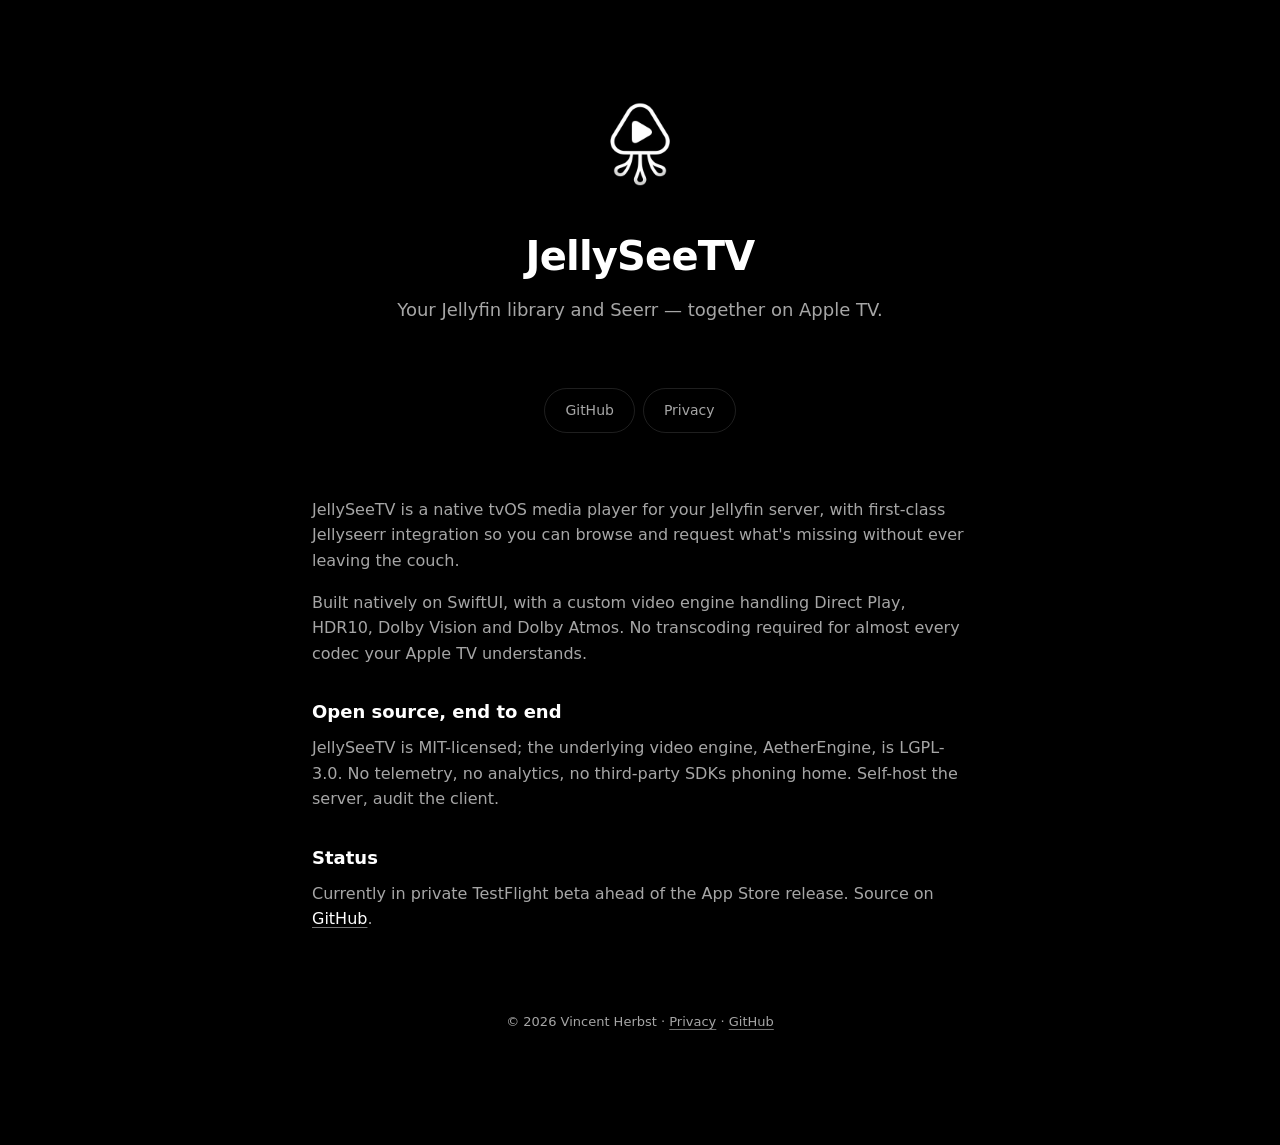
==== index.html @ c1fb62af "Initial site: landing + privacy policy (EN/DE)" ====
<!DOCTYPE html>
<html lang="en">
<head>
    <meta charset="UTF-8">
    <meta name="viewport" content="width=device-width, initial-scale=1.0">
    <title>JellySeeTV</title>
    <meta name="description" content="Native Jellyfin client for Apple TV with built-in Seerr requests. Direct Play, real HDR10 / Dolby Vision, real Dolby Atmos.">
    <link rel="stylesheet" href="style.css">
</head>
<body>
    <main>
        <header>
            <img src="logo.png" alt="JellySeeTV">
            <h1>JellySeeTV</h1>
            <p class="tagline">Your Jellyfin library and Seerr — together on Apple TV.</p>
        </header>

        <nav>
            <a href="https://github.com/superuser404notfound/JellySeeTV">GitHub</a>
            <a href="privacy.html">Privacy</a>
        </nav>

        <p>JellySeeTV is a native tvOS media player for your Jellyfin server, with first-class Jellyseerr integration so you can browse and request what's missing without ever leaving the couch.</p>

        <p>Built natively on SwiftUI, with a custom video engine handling Direct Play, HDR10, Dolby Vision and Dolby Atmos. No transcoding required for almost every codec your Apple TV understands.</p>

        <h3>Open source, end to end</h3>
        <p>JellySeeTV is MIT-licensed; the underlying video engine, AetherEngine, is LGPL-3.0. No telemetry, no analytics, no third-party SDKs phoning home. Self-host the server, audit the client.</p>

        <h3>Status</h3>
        <p>Currently in private TestFlight beta ahead of the App Store release. Source on <a href="https://github.com/superuser404notfound/JellySeeTV">GitHub</a>.</p>

        <footer>
            <p>&copy; 2026 Vincent Herbst &middot; <a href="privacy.html">Privacy</a> &middot; <a href="https://github.com/superuser404notfound/JellySeeTV">GitHub</a></p>
        </footer>
    </main>
</body>
</html>
---- style.css ----
:root {
    color-scheme: dark;
    --bg: #000;
    --fg: #fff;
    --fg-dim: rgba(255, 255, 255, 0.65);
    --fg-muted: rgba(255, 255, 255, 0.45);
    --accent: rgba(255, 255, 255, 0.08);
    --border: rgba(255, 255, 255, 0.12);
    --max-width: 720px;
}

* {
    box-sizing: border-box;
}

html, body {
    margin: 0;
    padding: 0;
    background: var(--bg);
    color: var(--fg);
    font-family: -apple-system, BlinkMacSystemFont, "SF Pro Text", "Segoe UI", system-ui, sans-serif;
    font-size: 16px;
    line-height: 1.6;
    -webkit-font-smoothing: antialiased;
    -moz-osx-font-smoothing: grayscale;
}

main {
    max-width: var(--max-width);
    margin: 0 auto;
    padding: 96px 32px 96px;
}

header {
    text-align: center;
    margin-bottom: 64px;
}

header img {
    width: 96px;
    height: 96px;
    margin-bottom: 24px;
}

header h1 {
    font-size: 40px;
    font-weight: 700;
    letter-spacing: -0.02em;
    margin: 0 0 8px;
}

header p.tagline {
    color: var(--fg-dim);
    font-size: 18px;
    margin: 0;
}

nav {
    display: flex;
    justify-content: center;
    gap: 8px;
    flex-wrap: wrap;
    margin-bottom: 64px;
}

nav a {
    color: var(--fg-dim);
    text-decoration: none;
    padding: 10px 20px;
    border-radius: 999px;
    border: 1px solid var(--border);
    font-size: 14px;
    font-weight: 500;
    transition: background 0.2s, color 0.2s;
}

nav a:hover, nav a.active {
    background: var(--accent);
    color: var(--fg);
}

h2 {
    font-size: 28px;
    font-weight: 600;
    letter-spacing: -0.01em;
    margin: 56px 0 16px;
}

h3 {
    font-size: 18px;
    font-weight: 600;
    margin: 32px 0 8px;
    color: var(--fg);
}

h2:first-of-type {
    margin-top: 0;
}

p {
    margin: 0 0 16px;
    color: var(--fg-dim);
}

p strong {
    color: var(--fg);
    font-weight: 600;
}

ul {
    color: var(--fg-dim);
    padding-left: 20px;
    margin: 0 0 16px;
}

ul li {
    margin-bottom: 8px;
}

a {
    color: var(--fg);
    text-decoration: underline;
    text-underline-offset: 3px;
    text-decoration-color: var(--fg-muted);
}

a:hover {
    text-decoration-color: var(--fg);
}

.lang-switch {
    text-align: right;
    margin-bottom: 24px;
    color: var(--fg-muted);
    font-size: 13px;
}

.lang-switch a {
    color: var(--fg-dim);
    margin-left: 8px;
}

.muted {
    color: var(--fg-muted);
    font-size: 14px;
}

hr {
    border: none;
    border-top: 1px solid var(--border);
    margin: 80px 0;
}

footer {
    text-align: center;
    color: var(--fg-muted);
    font-size: 13px;
    margin-top: 80px;
}

footer a {
    color: var(--fg-dim);
}
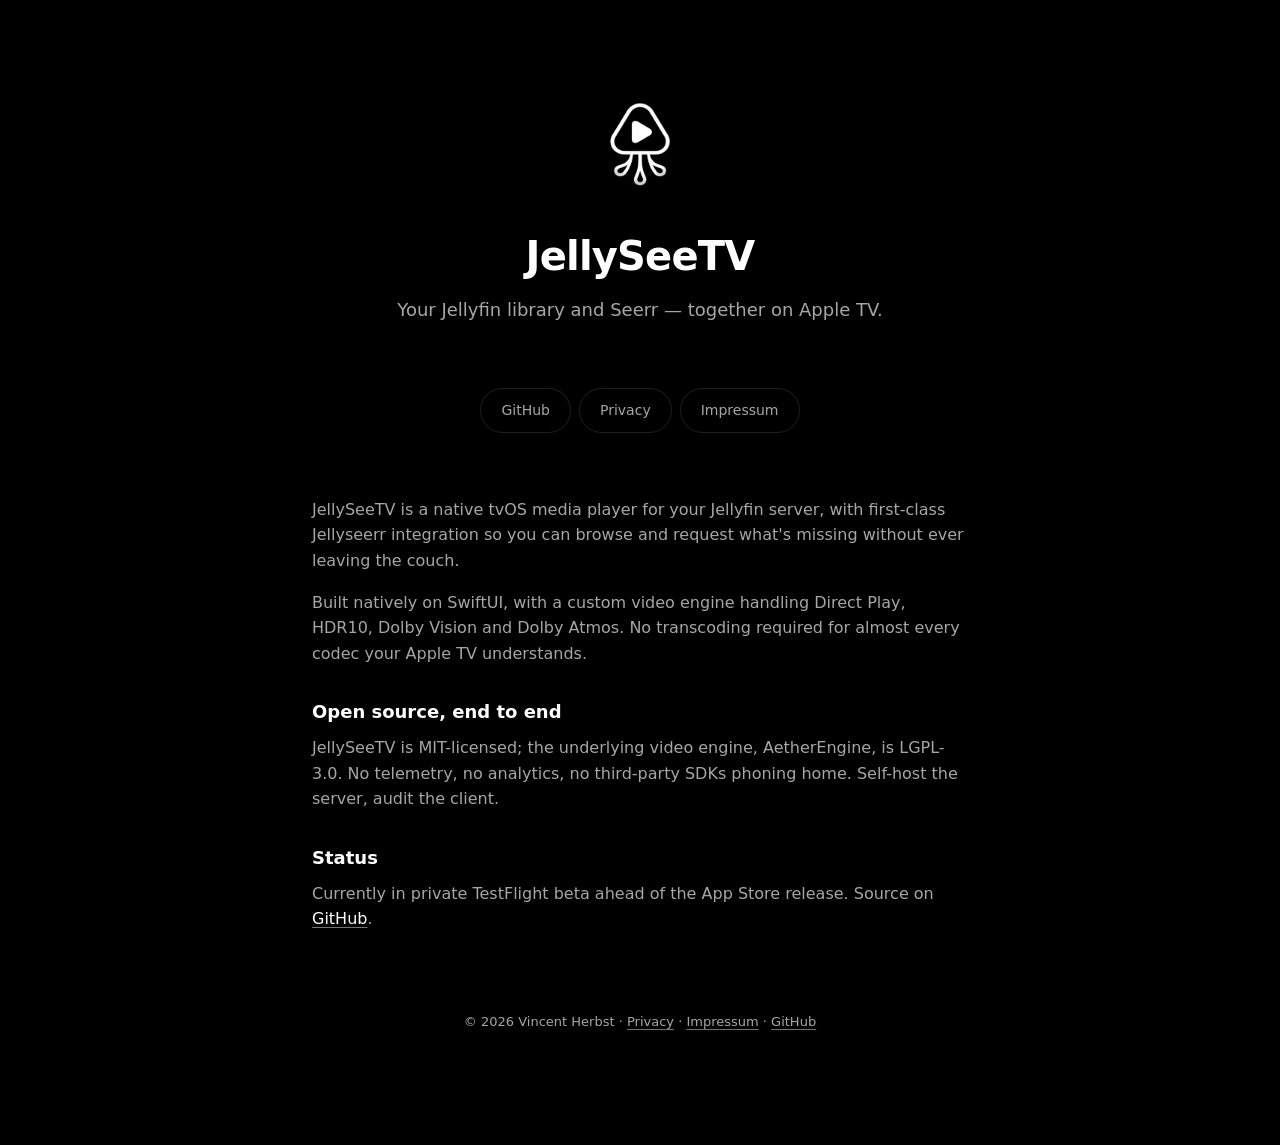
==== commit 3b69a74d: "Add Impressum (German legal notice per § 5 TMG)" ====
--- a/index.html
+++ b/index.html
@@ -18,6 +18,7 @@
         <nav>
             <a href="https://github.com/superuser404notfound/JellySeeTV">GitHub</a>
             <a href="privacy.html">Privacy</a>
+            <a href="imprint.html">Impressum</a>
         </nav>
 
         <p>JellySeeTV is a native tvOS media player for your Jellyfin server, with first-class Jellyseerr integration so you can browse and request what's missing without ever leaving the couch.</p>
@@ -31,7 +32,7 @@
         <p>Currently in private TestFlight beta ahead of the App Store release. Source on <a href="https://github.com/superuser404notfound/JellySeeTV">GitHub</a>.</p>
 
         <footer>
-            <p>&copy; 2026 Vincent Herbst &middot; <a href="privacy.html">Privacy</a> &middot; <a href="https://github.com/superuser404notfound/JellySeeTV">GitHub</a></p>
+            <p>&copy; 2026 Vincent Herbst &middot; <a href="privacy.html">Privacy</a> &middot; <a href="imprint.html">Impressum</a> &middot; <a href="https://github.com/superuser404notfound/JellySeeTV">GitHub</a></p>
         </footer>
     </main>
 </body>
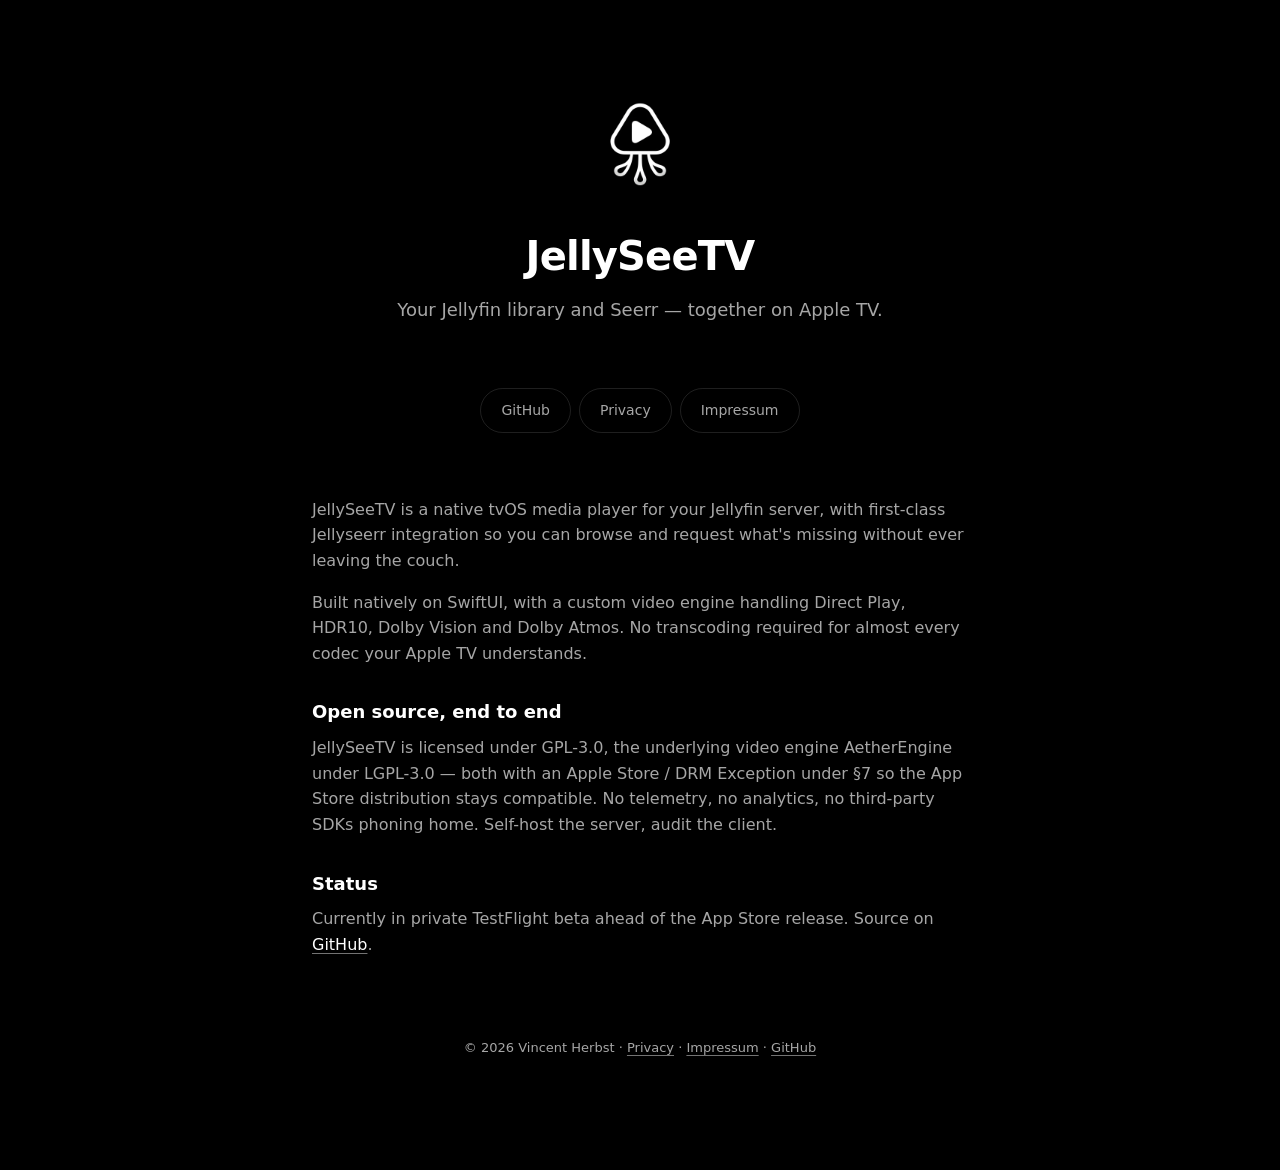
==== commit d902b1c0: "docs: reflect GPL-3.0 + LGPL-3.0 relicense Both the JellySeeTV app and the AetherEngine package were" ====
--- a/index.html
+++ b/index.html
@@ -26,7 +26,7 @@
         <p>Built natively on SwiftUI, with a custom video engine handling Direct Play, HDR10, Dolby Vision and Dolby Atmos. No transcoding required for almost every codec your Apple TV understands.</p>
 
         <h3>Open source, end to end</h3>
-        <p>JellySeeTV is MIT-licensed; the underlying video engine, AetherEngine, is LGPL-3.0. No telemetry, no analytics, no third-party SDKs phoning home. Self-host the server, audit the client.</p>
+        <p>JellySeeTV is licensed under GPL-3.0, the underlying video engine AetherEngine under LGPL-3.0 — both with an Apple Store / DRM Exception under §7 so the App Store distribution stays compatible. No telemetry, no analytics, no third-party SDKs phoning home. Self-host the server, audit the client.</p>
 
         <h3>Status</h3>
         <p>Currently in private TestFlight beta ahead of the App Store release. Source on <a href="https://github.com/superuser404notfound/JellySeeTV">GitHub</a>.</p>
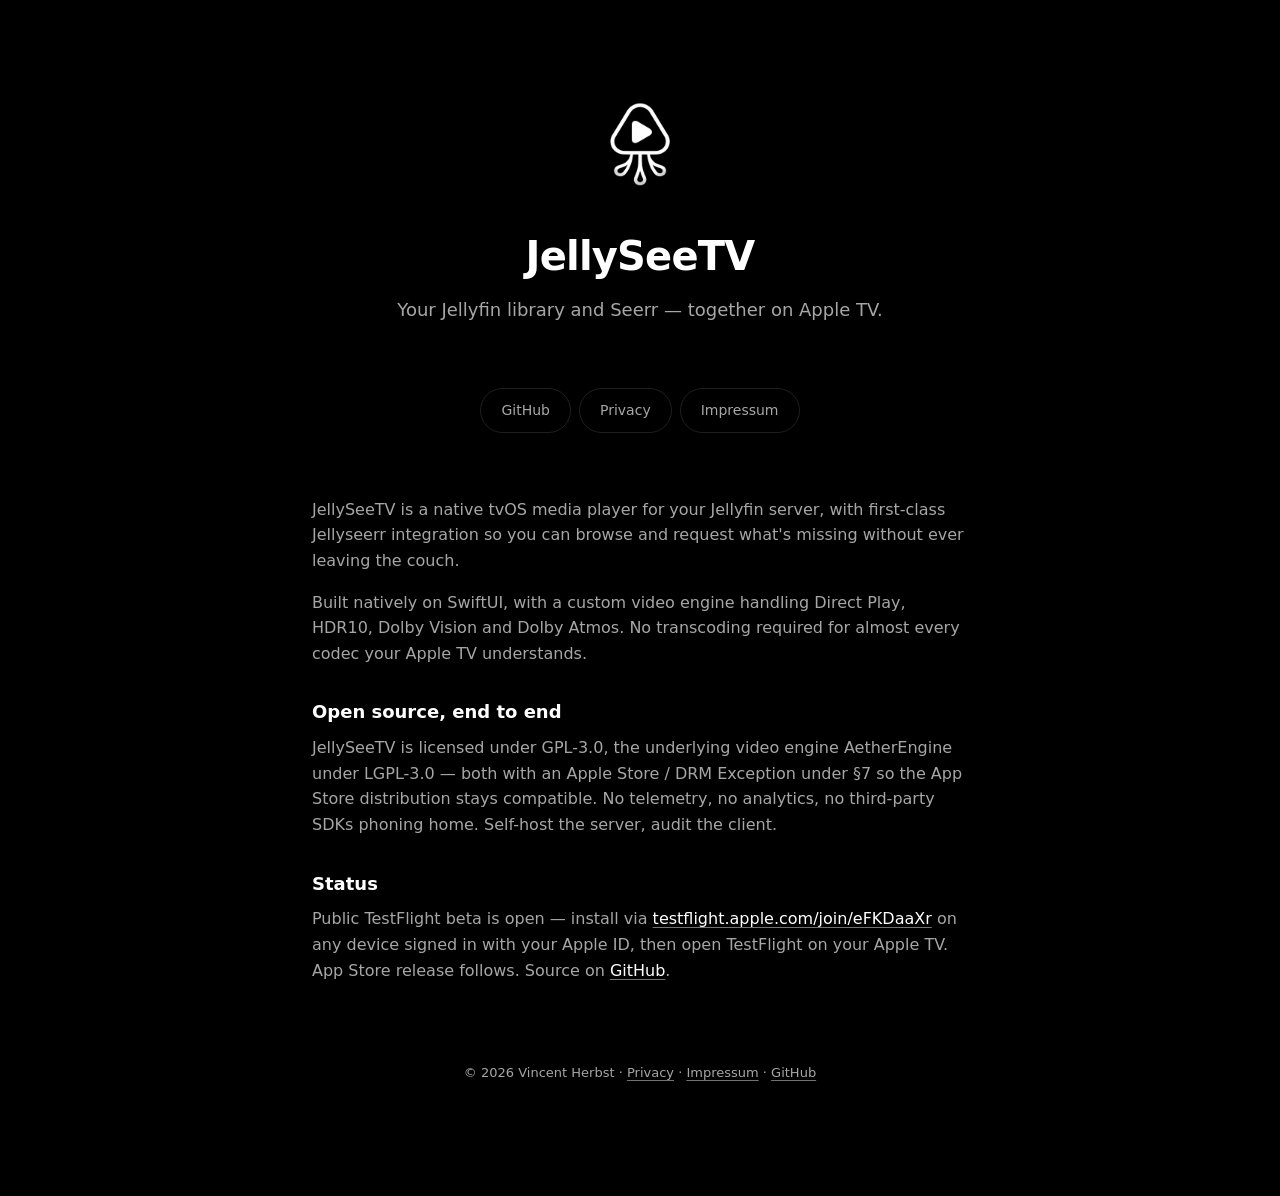
==== commit 26594e90: "docs: public TestFlight beta link live Replaces "Currently in private TestFlight beta" with the actu" ====
--- a/index.html
+++ b/index.html
@@ -29,7 +29,7 @@
         <p>JellySeeTV is licensed under GPL-3.0, the underlying video engine AetherEngine under LGPL-3.0 — both with an Apple Store / DRM Exception under §7 so the App Store distribution stays compatible. No telemetry, no analytics, no third-party SDKs phoning home. Self-host the server, audit the client.</p>
 
         <h3>Status</h3>
-        <p>Currently in private TestFlight beta ahead of the App Store release. Source on <a href="https://github.com/superuser404notfound/JellySeeTV">GitHub</a>.</p>
+        <p>Public TestFlight beta is open — install via <a href="https://testflight.apple.com/join/eFKDaaXr">testflight.apple.com/join/eFKDaaXr</a> on any device signed in with your Apple ID, then open TestFlight on your Apple TV. App Store release follows. Source on <a href="https://github.com/superuser404notfound/JellySeeTV">GitHub</a>.</p>
 
         <footer>
             <p>&copy; 2026 Vincent Herbst &middot; <a href="privacy.html">Privacy</a> &middot; <a href="imprint.html">Impressum</a> &middot; <a href="https://github.com/superuser404notfound/JellySeeTV">GitHub</a></p>
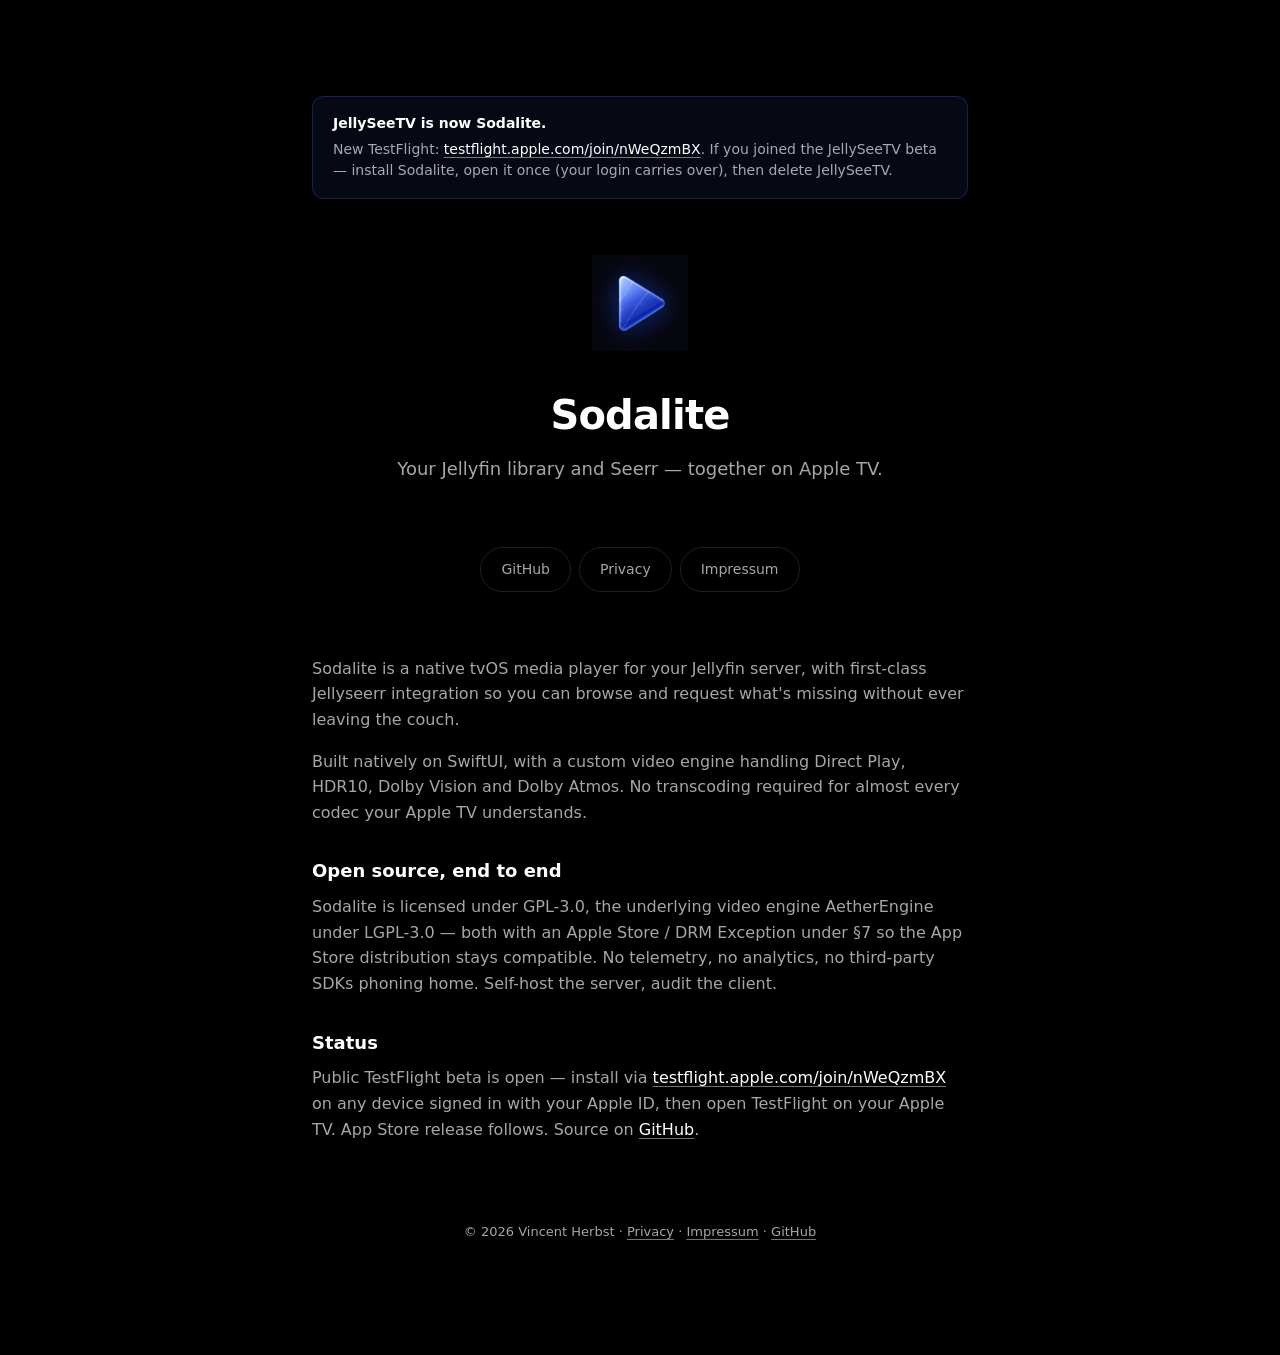
==== commit cd462d7c: "chore: rebrand site JellySeeTV → Sodalite - All three pages flipped to "Sodalite" — title, h1, alt, " ====
--- a/index.html
+++ b/index.html
@@ -3,36 +3,42 @@
 <head>
     <meta charset="UTF-8">
     <meta name="viewport" content="width=device-width, initial-scale=1.0">
-    <title>JellySeeTV</title>
+    <title>Sodalite</title>
     <meta name="description" content="Native Jellyfin client for Apple TV with built-in Seerr requests. Direct Play, real HDR10 / Dolby Vision, real Dolby Atmos.">
     <link rel="stylesheet" href="style.css">
 </head>
 <body>
     <main>
+        <aside class="rename-banner">
+            <strong>JellySeeTV is now Sodalite.</strong>
+            New TestFlight: <a href="https://testflight.apple.com/join/nWeQzmBX">testflight.apple.com/join/nWeQzmBX</a>.
+            If you joined the JellySeeTV beta — install Sodalite, open it once (your login carries over), then delete JellySeeTV.
+        </aside>
+
         <header>
-            <img src="logo.png" alt="JellySeeTV">
-            <h1>JellySeeTV</h1>
+            <img src="logo.png" alt="Sodalite">
+            <h1>Sodalite</h1>
             <p class="tagline">Your Jellyfin library and Seerr — together on Apple TV.</p>
         </header>
 
         <nav>
-            <a href="https://github.com/superuser404notfound/JellySeeTV">GitHub</a>
+            <a href="https://github.com/superuser404notfound/Sodalite">GitHub</a>
             <a href="privacy.html">Privacy</a>
             <a href="imprint.html">Impressum</a>
         </nav>
 
-        <p>JellySeeTV is a native tvOS media player for your Jellyfin server, with first-class Jellyseerr integration so you can browse and request what's missing without ever leaving the couch.</p>
+        <p>Sodalite is a native tvOS media player for your Jellyfin server, with first-class Jellyseerr integration so you can browse and request what's missing without ever leaving the couch.</p>
 
         <p>Built natively on SwiftUI, with a custom video engine handling Direct Play, HDR10, Dolby Vision and Dolby Atmos. No transcoding required for almost every codec your Apple TV understands.</p>
 
         <h3>Open source, end to end</h3>
-        <p>JellySeeTV is licensed under GPL-3.0, the underlying video engine AetherEngine under LGPL-3.0 — both with an Apple Store / DRM Exception under §7 so the App Store distribution stays compatible. No telemetry, no analytics, no third-party SDKs phoning home. Self-host the server, audit the client.</p>
+        <p>Sodalite is licensed under GPL-3.0, the underlying video engine AetherEngine under LGPL-3.0 — both with an Apple Store / DRM Exception under §7 so the App Store distribution stays compatible. No telemetry, no analytics, no third-party SDKs phoning home. Self-host the server, audit the client.</p>
 
         <h3>Status</h3>
-        <p>Public TestFlight beta is open — install via <a href="https://testflight.apple.com/join/eFKDaaXr">testflight.apple.com/join/eFKDaaXr</a> on any device signed in with your Apple ID, then open TestFlight on your Apple TV. App Store release follows. Source on <a href="https://github.com/superuser404notfound/JellySeeTV">GitHub</a>.</p>
+        <p>Public TestFlight beta is open — install via <a href="https://testflight.apple.com/join/nWeQzmBX">testflight.apple.com/join/nWeQzmBX</a> on any device signed in with your Apple ID, then open TestFlight on your Apple TV. App Store release follows. Source on <a href="https://github.com/superuser404notfound/Sodalite">GitHub</a>.</p>
 
         <footer>
-            <p>&copy; 2026 Vincent Herbst &middot; <a href="privacy.html">Privacy</a> &middot; <a href="imprint.html">Impressum</a> &middot; <a href="https://github.com/superuser404notfound/JellySeeTV">GitHub</a></p>
+            <p>&copy; 2026 Vincent Herbst &middot; <a href="privacy.html">Privacy</a> &middot; <a href="imprint.html">Impressum</a> &middot; <a href="https://github.com/superuser404notfound/Sodalite">GitHub</a></p>
         </footer>
     </main>
 </body>
--- a/style.css
+++ b/style.css
@@ -29,6 +29,23 @@
     max-width: var(--max-width);
     margin: 0 auto;
     padding: 96px 32px 96px;
+}
+
+aside.rename-banner {
+    background: rgba(74, 110, 255, 0.08);
+    border: 1px solid rgba(74, 110, 255, 0.25);
+    border-radius: 12px;
+    padding: 16px 20px;
+    margin-bottom: 56px;
+    color: var(--fg-dim);
+    font-size: 14px;
+    line-height: 1.55;
+}
+
+aside.rename-banner strong {
+    color: var(--fg);
+    display: block;
+    margin-bottom: 4px;
 }
 
 header {
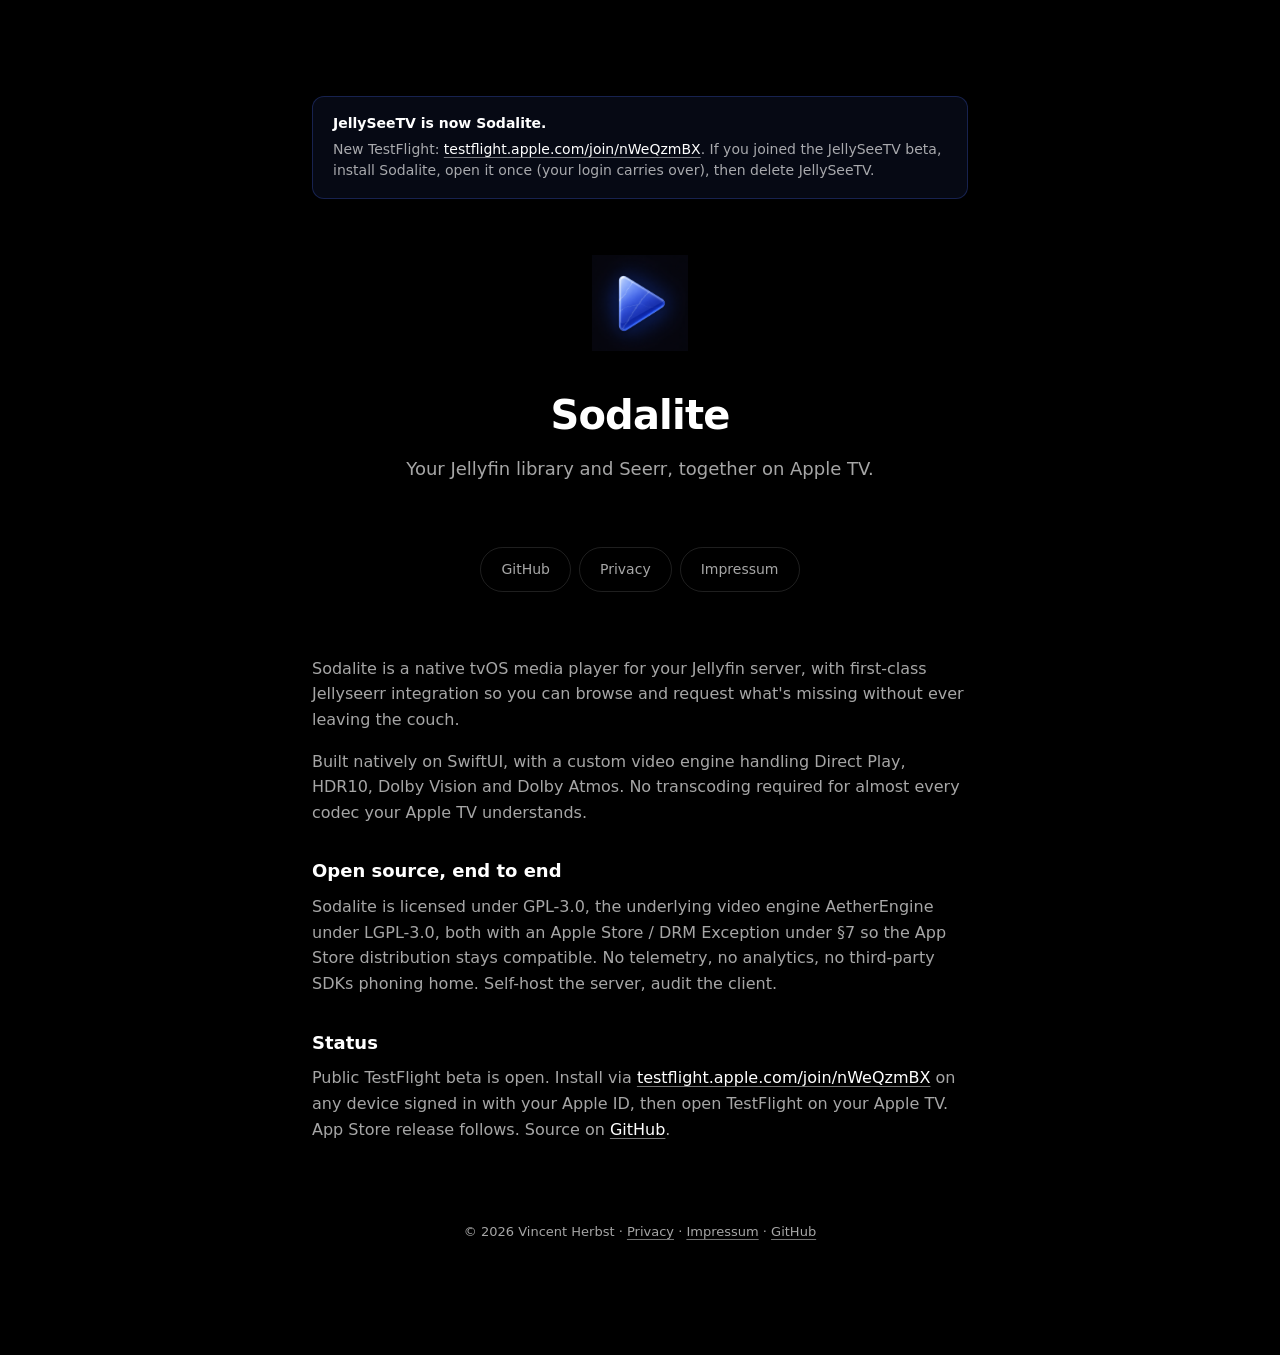
==== commit 89812227: "content: drop em-dashes from index, privacy, imprint pages Personal style preference. Em-dashes used" ====
--- a/index.html
+++ b/index.html
@@ -12,13 +12,13 @@
         <aside class="rename-banner">
             <strong>JellySeeTV is now Sodalite.</strong>
             New TestFlight: <a href="https://testflight.apple.com/join/nWeQzmBX">testflight.apple.com/join/nWeQzmBX</a>.
-            If you joined the JellySeeTV beta — install Sodalite, open it once (your login carries over), then delete JellySeeTV.
+            If you joined the JellySeeTV beta, install Sodalite, open it once (your login carries over), then delete JellySeeTV.
         </aside>
 
         <header>
             <img src="logo.png" alt="Sodalite">
             <h1>Sodalite</h1>
-            <p class="tagline">Your Jellyfin library and Seerr — together on Apple TV.</p>
+            <p class="tagline">Your Jellyfin library and Seerr, together on Apple TV.</p>
         </header>
 
         <nav>
@@ -32,10 +32,10 @@
         <p>Built natively on SwiftUI, with a custom video engine handling Direct Play, HDR10, Dolby Vision and Dolby Atmos. No transcoding required for almost every codec your Apple TV understands.</p>
 
         <h3>Open source, end to end</h3>
-        <p>Sodalite is licensed under GPL-3.0, the underlying video engine AetherEngine under LGPL-3.0 — both with an Apple Store / DRM Exception under §7 so the App Store distribution stays compatible. No telemetry, no analytics, no third-party SDKs phoning home. Self-host the server, audit the client.</p>
+        <p>Sodalite is licensed under GPL-3.0, the underlying video engine AetherEngine under LGPL-3.0, both with an Apple Store / DRM Exception under §7 so the App Store distribution stays compatible. No telemetry, no analytics, no third-party SDKs phoning home. Self-host the server, audit the client.</p>
 
         <h3>Status</h3>
-        <p>Public TestFlight beta is open — install via <a href="https://testflight.apple.com/join/nWeQzmBX">testflight.apple.com/join/nWeQzmBX</a> on any device signed in with your Apple ID, then open TestFlight on your Apple TV. App Store release follows. Source on <a href="https://github.com/superuser404notfound/Sodalite">GitHub</a>.</p>
+        <p>Public TestFlight beta is open. Install via <a href="https://testflight.apple.com/join/nWeQzmBX">testflight.apple.com/join/nWeQzmBX</a> on any device signed in with your Apple ID, then open TestFlight on your Apple TV. App Store release follows. Source on <a href="https://github.com/superuser404notfound/Sodalite">GitHub</a>.</p>
 
         <footer>
             <p>&copy; 2026 Vincent Herbst &middot; <a href="privacy.html">Privacy</a> &middot; <a href="imprint.html">Impressum</a> &middot; <a href="https://github.com/superuser404notfound/Sodalite">GitHub</a></p>
